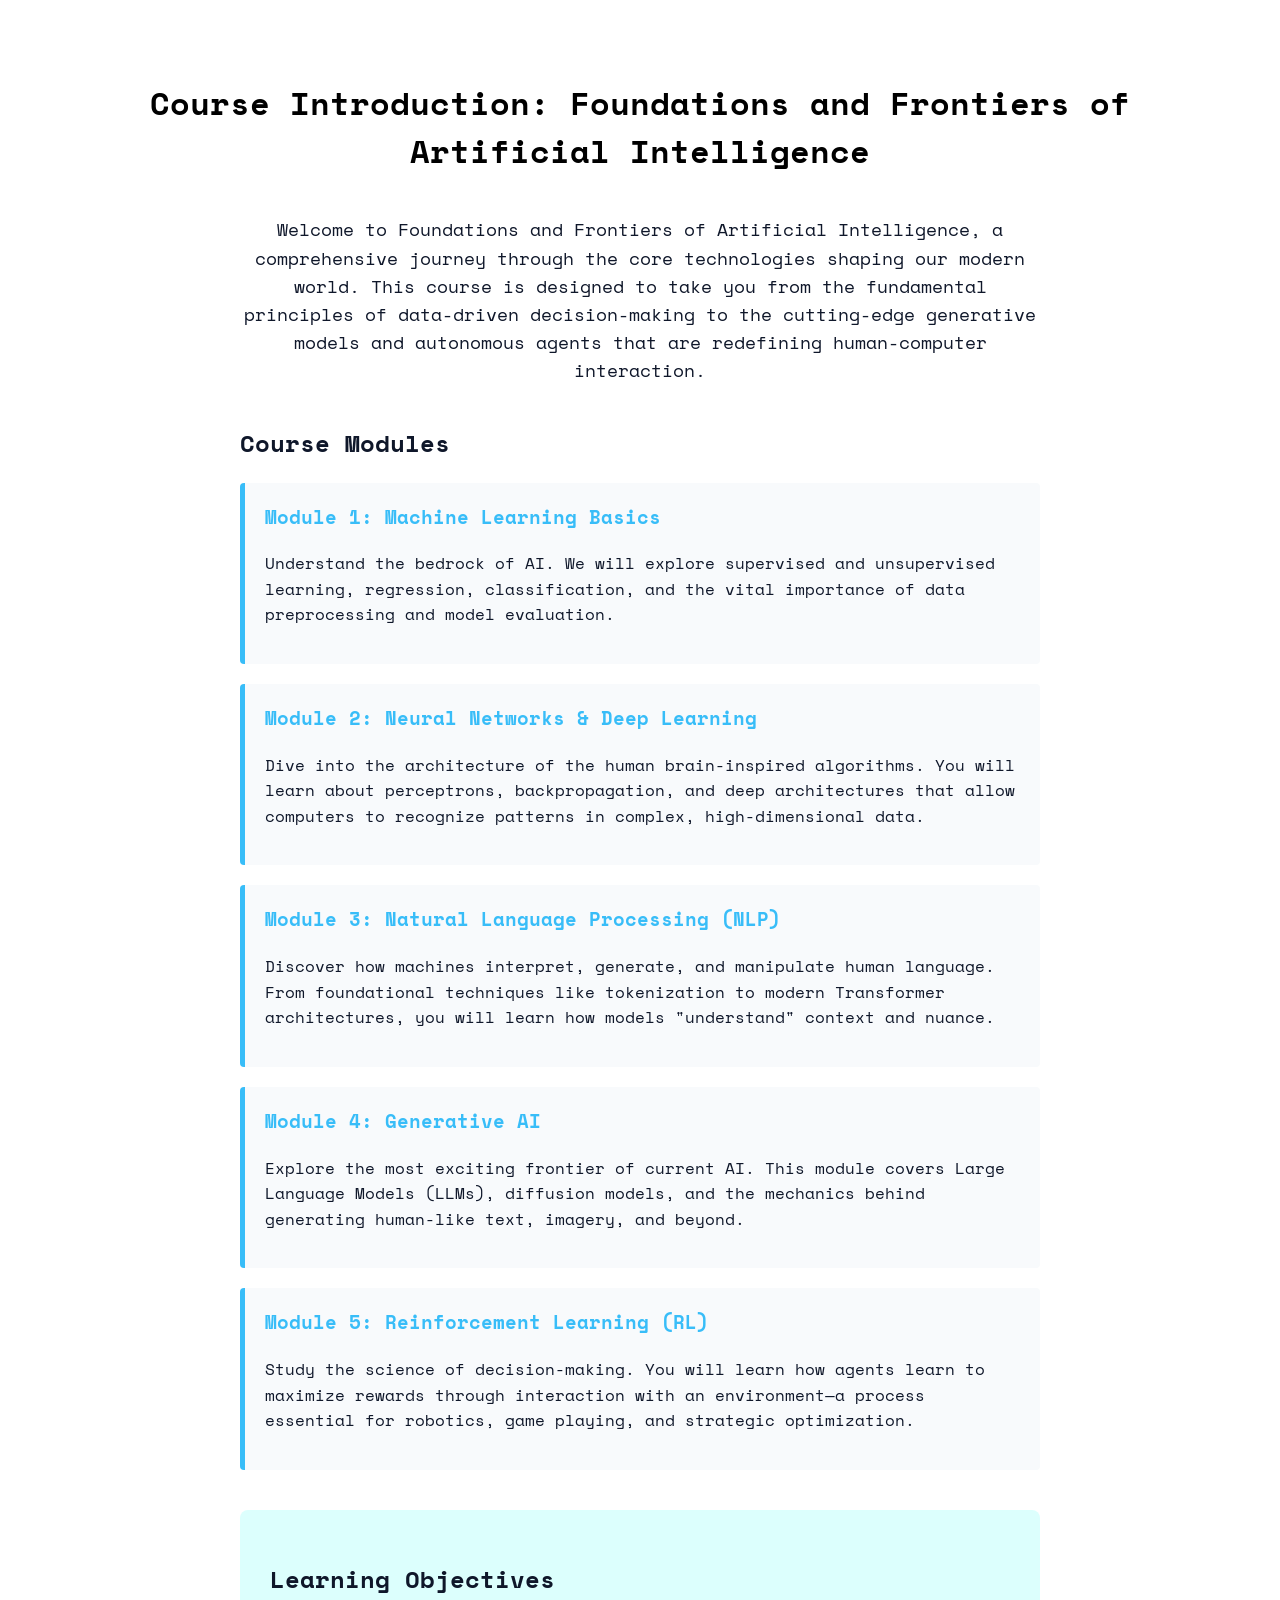
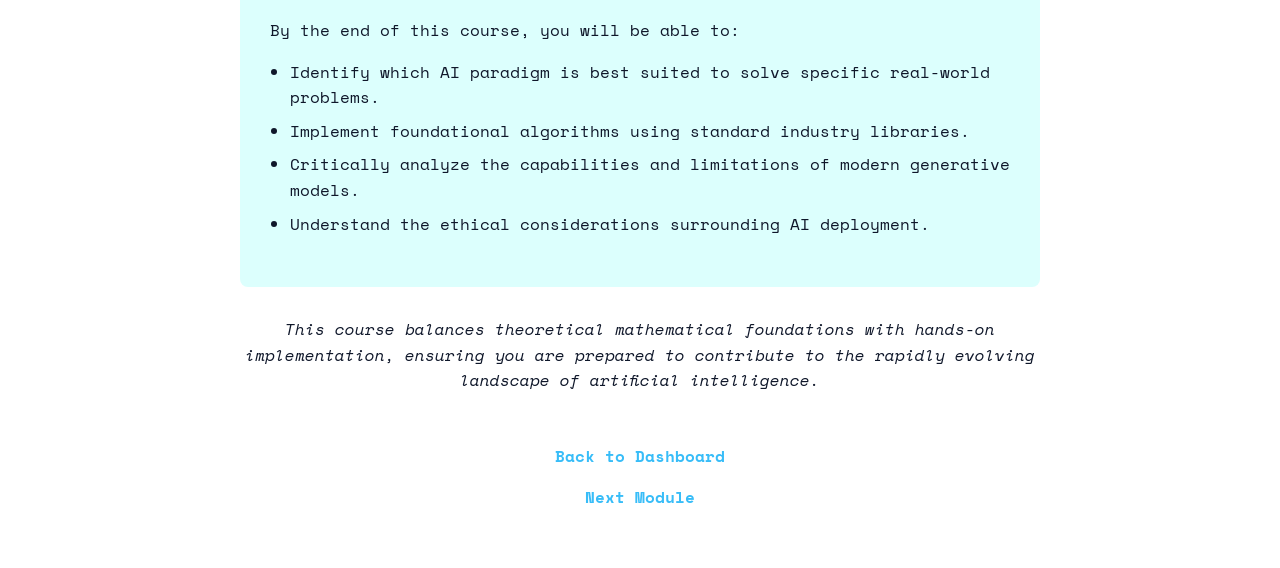
==== Intro.html @ 29aa7599 "Add files via upload" ====
<!DOCTYPE html>
<html lang="en">
<head>
    <meta charset="UTF-8">
    <meta name="viewport" content="width=device-width, initial-scale=1.0">
    <title>AI School - Introduction</title>
    <link rel="stylesheet" href="style.css">
    <link href="https://fonts.googleapis.com/css2?family=Space+Mono&display=swap" rel="stylesheet">
</head>
<body>
    <div class="top">
        <header class="title">
            <h1>Course Introduction: Foundations and Frontiers of Artificial Intelligence</h1>
        </header>

        <div class="content-container">
            <p class="introText">
                Welcome to Foundations and Frontiers of Artificial Intelligence, a comprehensive journey through the core technologies shaping our modern world. This course is designed to take you from the fundamental principles of data-driven decision-making to the cutting-edge generative models and autonomous agents that are redefining human-computer interaction.
            </p>

            <h2>Course Modules</h2>
            <div class="moduleCard">
                <h3>Module 1: Machine Learning Basics</h3>
                <p>Understand the bedrock of AI. We will explore supervised and unsupervised learning, regression, classification, and the vital importance of data preprocessing and model evaluation.</p>
            </div>

            <div class="moduleCard">
                <h3>Module 2: Neural Networks & Deep Learning</h3>
                <p>Dive into the architecture of the human brain-inspired algorithms. You will learn about perceptrons, backpropagation, and deep architectures that allow computers to recognize patterns in complex, high-dimensional data.</p>
            </div>

            <div class="moduleCard">
                <h3>Module 3: Natural Language Processing (NLP)</h3>
                <p>Discover how machines interpret, generate, and manipulate human language. From foundational techniques like tokenization to modern Transformer architectures, you will learn how models "understand" context and nuance.</p>
            </div>

            <div class="moduleCard">
                <h3>Module 4: Generative AI</h3>
                <p>Explore the most exciting frontier of current AI. This module covers Large Language Models (LLMs), diffusion models, and the mechanics behind generating human-like text, imagery, and beyond.</p>
            </div>

            <div class="moduleCard">
                <h3>Module 5: Reinforcement Learning (RL)</h3>
                <p>Study the science of decision-making. You will learn how agents learn to maximize rewards through interaction with an environment—a process essential for robotics, game playing, and strategic optimization.</p>
            </div>

            <div class="objectives-section">
                <h2>Learning Objectives</h2>
                <p>By the end of this course, you will be able to:</p>
                <ul>
                    <li>Identify which AI paradigm is best suited to solve specific real-world problems.</li>
                    <li>Implement foundational algorithms using standard industry libraries.</li>
                    <li>Critically analyze the capabilities and limitations of modern generative models.</li>
                    <li>Understand the ethical considerations surrounding AI deployment.</li>
                </ul>
            </div>

            <p style="margin-top: 30px; font-style: italic; text-align: center;">
                This course balances theoretical mathematical foundations with hands-on implementation, ensuring you are prepared to contribute to the rapidly evolving landscape of artificial intelligence.
            </p>
            <div>
                <a href="index.html" class="backLink">Back to Dashboard</a>
                <a href="MLearn.html" class="nextLink">Next Module</a>
            </div>
        </div>
    </div>
</body>
</html>
---- style.css ----
* {
    font-family: "Space Mono", monospace;
    box-sizing: border-box;
}

body {
    background-color: white;
    display: flex;
    flex-direction: column;
    align-items: center;
    padding: 50px;
}

.title h1 {
    text-align: center;
    margin-bottom: 40px;
    color: black;
}

.classButtons {
    display: flex;
    flex-wrap: wrap; 
    justify-content: center;
    gap: 20px; 
    max-width: 1000px; 
    background-color: #DCFFFD;
}

.siteButton {
    text-decoration: none;
    background-color: white;
    color: black;
    border: 2px solid #38bdf8;
    padding: 15px 25px;
    border-radius: 8px;
    font-weight: bold;
    transition: all 0.3s ease;
    text-align: center;
    flex: 1 1 calc(33.333% - 40px); 
    min-width: 250px; 
}

.siteButton:hover {
    background-color: #38bdf8;
    color: #0f172a;
    box-shadow: 0 0 20px rgba(56, 189, 248, 0.5);
    transform: translateY(-3px);
}

.introTitle {
    padding-top: 15%;
}

/* Intro-sidan (inte bara längre) */

.content-container {
    max-width: 800px;
    margin: 0 auto;
    color: #0f172a;
    line-height: 1.6;
}

.introText {
    font-size: 1.1rem;
    margin-bottom: 40px;
    text-align: center;
}

.moduleCard {
    background-color: #f8fafc;
    border-left: 5px solid #38bdf8;
    padding: 20px;
    margin-bottom: 20px;
    border-radius: 4px;
}

.moduleCard h3 {
    margin-top: 0;
    color: #38bdf8;
}

.objectives-section {
    background-color: #DCFFFD;
    padding: 30px;
    border-radius: 8px;
    margin-top: 40px;
}

.endText {
    margin-top: 30px;
    font-style: italic;
    text-align: center;
}

.backLink {
    display: block;
    text-align: center;
    color: #38bdf8;
    text-decoration: none;
    font-weight: bold;
    margin-top: 50px;
}

.nextLink {
    display: block;
    text-align: center;
    color: #38bdf8;
    text-decoration: none;
    font-weight: bold;
    margin-top: 15px;
}

/* MLearn */
.content-container ul {
    margin-bottom: 20px;
    padding-left: 20px;
}

.content-container li {
    margin-bottom: 8px;
}

table {
    width: 100%;
    border-collapse: collapse;
    margin: 25px 0;
    background-color: #f8fafc;
    font-size: 0.9rem;
}

th, td {
    padding: 12px;
    border: 1px solid #cbd5e1;
    text-align: left;
}

th {
    background-color: #38bdf8;
    color: white;
}

.navigation-links {
    display: flex;
    justify-content: space-between;
    margin-top: 50px;
    width: 100%;
}

.content-container ul {
    margin-bottom: 20px;
    padding-left: 20px;
}

.content-container li {
    margin-bottom: 8px;
}

.navigation-links {
    display: flex;
    justify-content: space-between;
    margin-top: 50px;
    width: 100%;
}

.navigation-links .back-link {
    margin-top: 0;
}

.sPlan {
    text-align: center;
    margin-top: 0;
}

/* Quiz */
.option-btn {
    display: block;
    width: 100%;
    background: white;
    border: 2px solid #cbd5e1;
    padding: 15px;
    margin-bottom: 10px;
    text-align: left;
    cursor: pointer;
    border-radius: 4px;
    transition: all 0.2s;
}

.option-btn:hover {
    background-color: #f1f5f9;
    border-color: #38bdf8;
}

.option-btn.selected {
    background-color: #38bdf8;
    color: white;
    border-color: #0f172a;
}

.quiz-button {
    background-color: #0f172a;
    color: white;
    padding: 10px 20px;
    border: none;
    border-radius: 4px;
    cursor: pointer;
    font-weight: bold;
    margin-top: 20px;
}

.quiz-button:hover {
    background-color: #38bdf8;
}

.quiz-controls {
    display: flex;
    justify-content: flex-end;
}
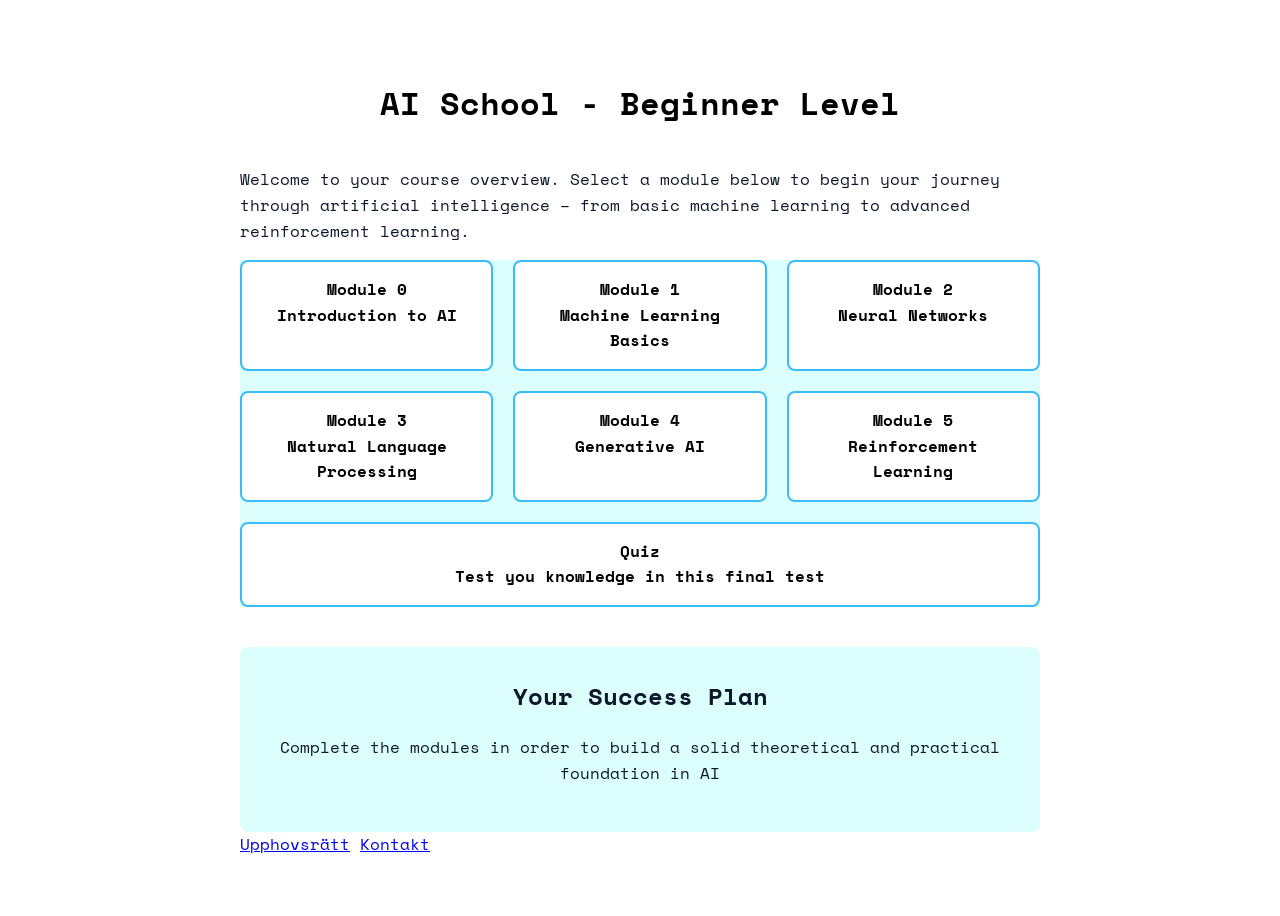
==== commit dd209857: "Update Intro.html" ====
--- a/Intro.html
+++ b/Intro.html
@@ -3,66 +3,63 @@
 <head>
     <meta charset="UTF-8">
     <meta name="viewport" content="width=device-width, initial-scale=1.0">
-    <title>AI School - Introduction</title>
+    <title>AI School - Dashboard</title>
     <link rel="stylesheet" href="style.css">
     <link href="https://fonts.googleapis.com/css2?family=Space+Mono&display=swap" rel="stylesheet">
 </head>
 <body>
     <div class="top">
         <header class="title">
-            <h1>Course Introduction: Foundations and Frontiers of Artificial Intelligence</h1>
+            <h1>AI School - Beginner Level</h1>
         </header>
 
         <div class="content-container">
-            <p class="introText">
-                Welcome to Foundations and Frontiers of Artificial Intelligence, a comprehensive journey through the core technologies shaping our modern world. This course is designed to take you from the fundamental principles of data-driven decision-making to the cutting-edge generative models and autonomous agents that are redefining human-computer interaction.
+            <p class="intro-text">
+                Welcome to your course overview. Select a module below to begin your journey through artificial intelligence – from basic machine learning to advanced reinforcement learning.
             </p>
 
-            <h2>Course Modules</h2>
-            <div class="moduleCard">
-                <h3>Module 1: Machine Learning Basics</h3>
-                <p>Understand the bedrock of AI. We will explore supervised and unsupervised learning, regression, classification, and the vital importance of data preprocessing and model evaluation.</p>
-            </div>
-
-            <div class="moduleCard">
-                <h3>Module 2: Neural Networks & Deep Learning</h3>
-                <p>Dive into the architecture of the human brain-inspired algorithms. You will learn about perceptrons, backpropagation, and deep architectures that allow computers to recognize patterns in complex, high-dimensional data.</p>
-            </div>
-
-            <div class="moduleCard">
-                <h3>Module 3: Natural Language Processing (NLP)</h3>
-                <p>Discover how machines interpret, generate, and manipulate human language. From foundational techniques like tokenization to modern Transformer architectures, you will learn how models "understand" context and nuance.</p>
-            </div>
-
-            <div class="moduleCard">
-                <h3>Module 4: Generative AI</h3>
-                <p>Explore the most exciting frontier of current AI. This module covers Large Language Models (LLMs), diffusion models, and the mechanics behind generating human-like text, imagery, and beyond.</p>
-            </div>
-
-            <div class="moduleCard">
-                <h3>Module 5: Reinforcement Learning (RL)</h3>
-                <p>Study the science of decision-making. You will learn how agents learn to maximize rewards through interaction with an environment—a process essential for robotics, game playing, and strategic optimization.</p>
+            <div class="classButtons">
+                <a href="intro.html" class="siteButton">
+                    <span>Module 0</span>
+                    <br>Introduction to AI
+                </a>
+                <a href="MLearn.html" class="siteButton">
+                    <span>Module 1</span>
+                    <br>Machine Learning Basics
+                </a>
+                <a href="NNet.html" class="siteButton">
+                    <span>Module 2</span>
+                    <br>Neural Networks
+                </a>
+                <a href="NLan.html" class="siteButton">
+                    <span>Module 3</span>
+                    <br>Natural Language Processing
+                </a>
+                <a href="GAi.html" class="siteButton">
+                    <span>Module 4</span>
+                    <br>Generative AI
+                </a>
+                <a href="RLearn.html" class="siteButton">
+                    <span>Module 5</span>
+                    <br>Reinforcement Learning
+                </a>
+                <a href="Quiz.html" class="siteButton">
+                    <span>Quiz</span>
+                    <br>Test you knowledge in this final test
+                </a>
             </div>
 
             <div class="objectives-section">
-                <h2>Learning Objectives</h2>
-                <p>By the end of this course, you will be able to:</p>
-                <ul>
-                    <li>Identify which AI paradigm is best suited to solve specific real-world problems.</li>
-                    <li>Implement foundational algorithms using standard industry libraries.</li>
-                    <li>Critically analyze the capabilities and limitations of modern generative models.</li>
-                    <li>Understand the ethical considerations surrounding AI deployment.</li>
-                </ul>
+                <h2 class="sPlan">Your Success Plan</h2>
+                <p class="sPlan">Complete the modules in order to build a solid theoretical and practical foundation in AI</p>
             </div>
-
-            <p style="margin-top: 30px; font-style: italic; text-align: center;">
-                This course balances theoretical mathematical foundations with hands-on implementation, ensuring you are prepared to contribute to the rapidly evolving landscape of artificial intelligence.
-            </p>
-            <div>
-                <a href="index.html" class="backLink">Back to Dashboard</a>
-                <a href="MLearn.html" class="nextLink">Next Module</a>
-            </div>
+            <footer class="site-footer">
+              <div class="footer-links">
+                <a href="copyright.html">Upphovsrätt</a>
+                <a href="kontakt.html">Kontakt</a>
+              </div>
+            </footer>
         </div>
     </div>
 </body>
-</html>+</html>
